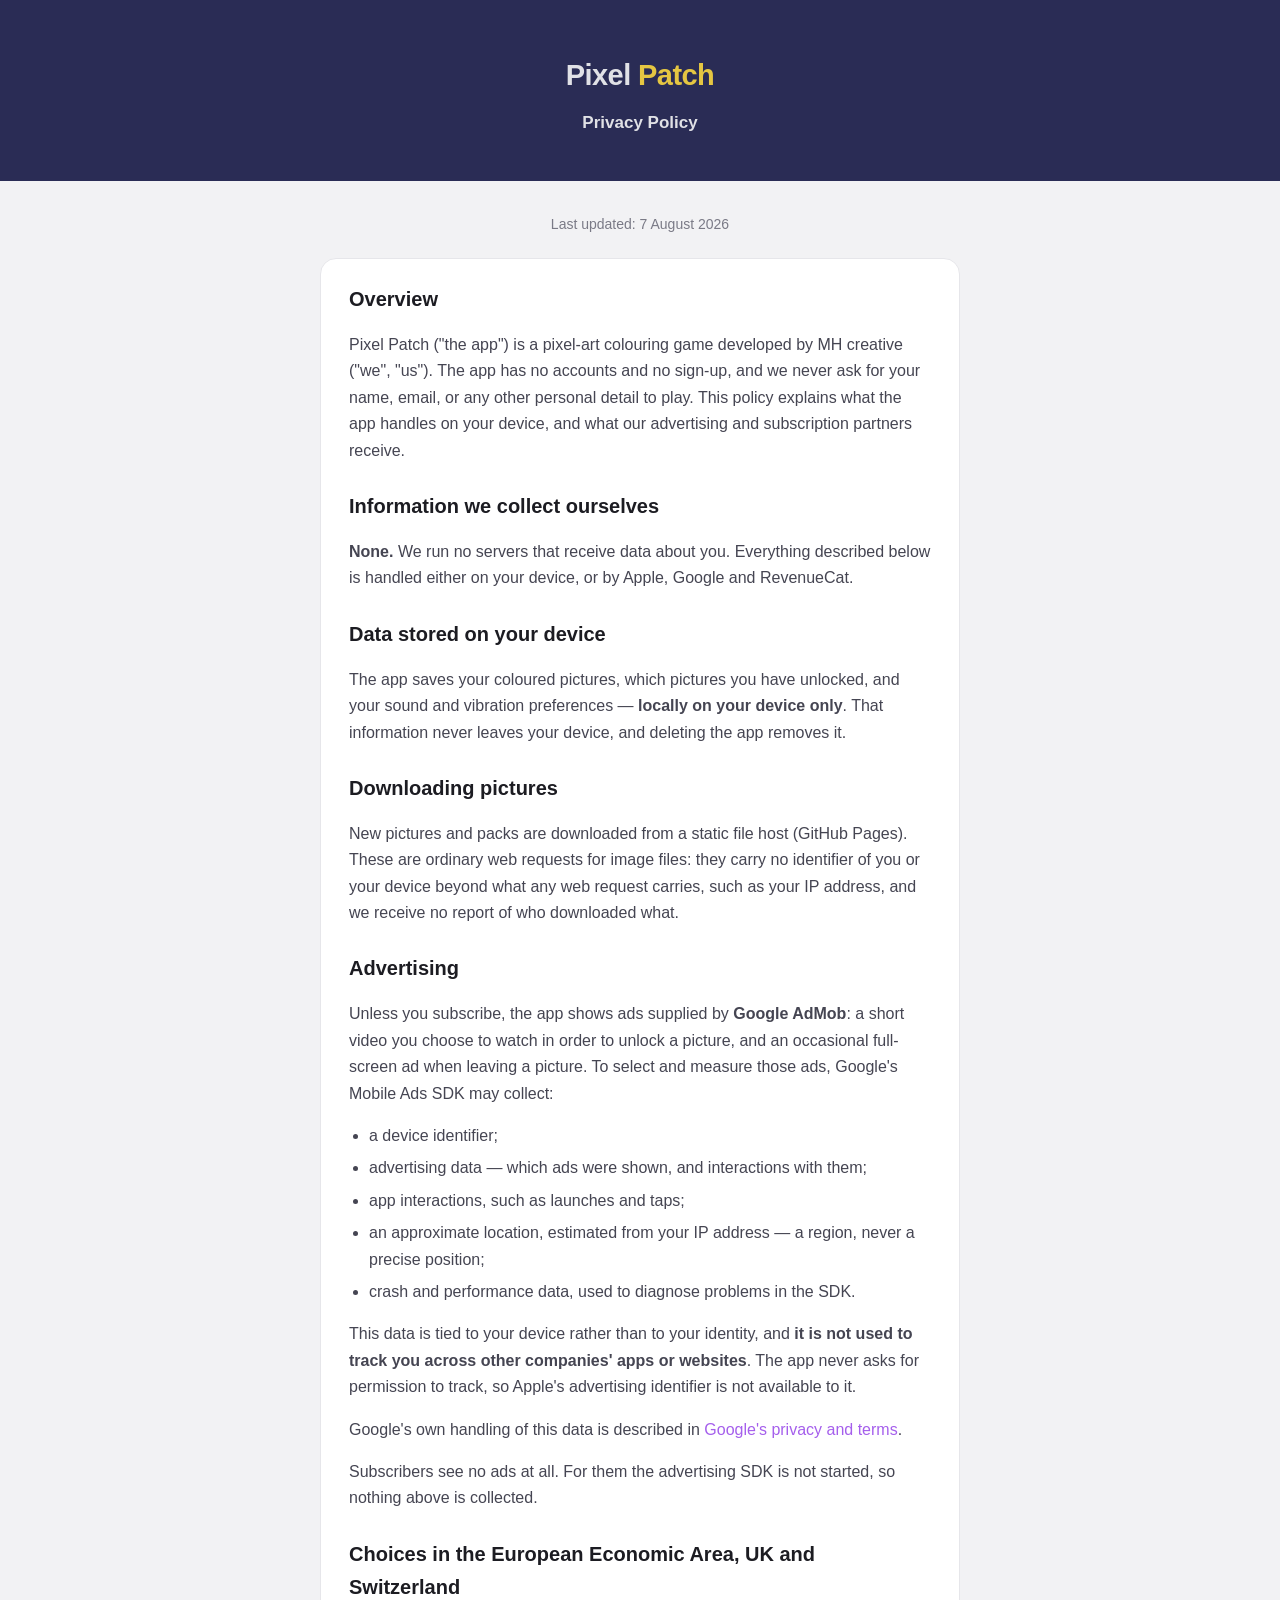
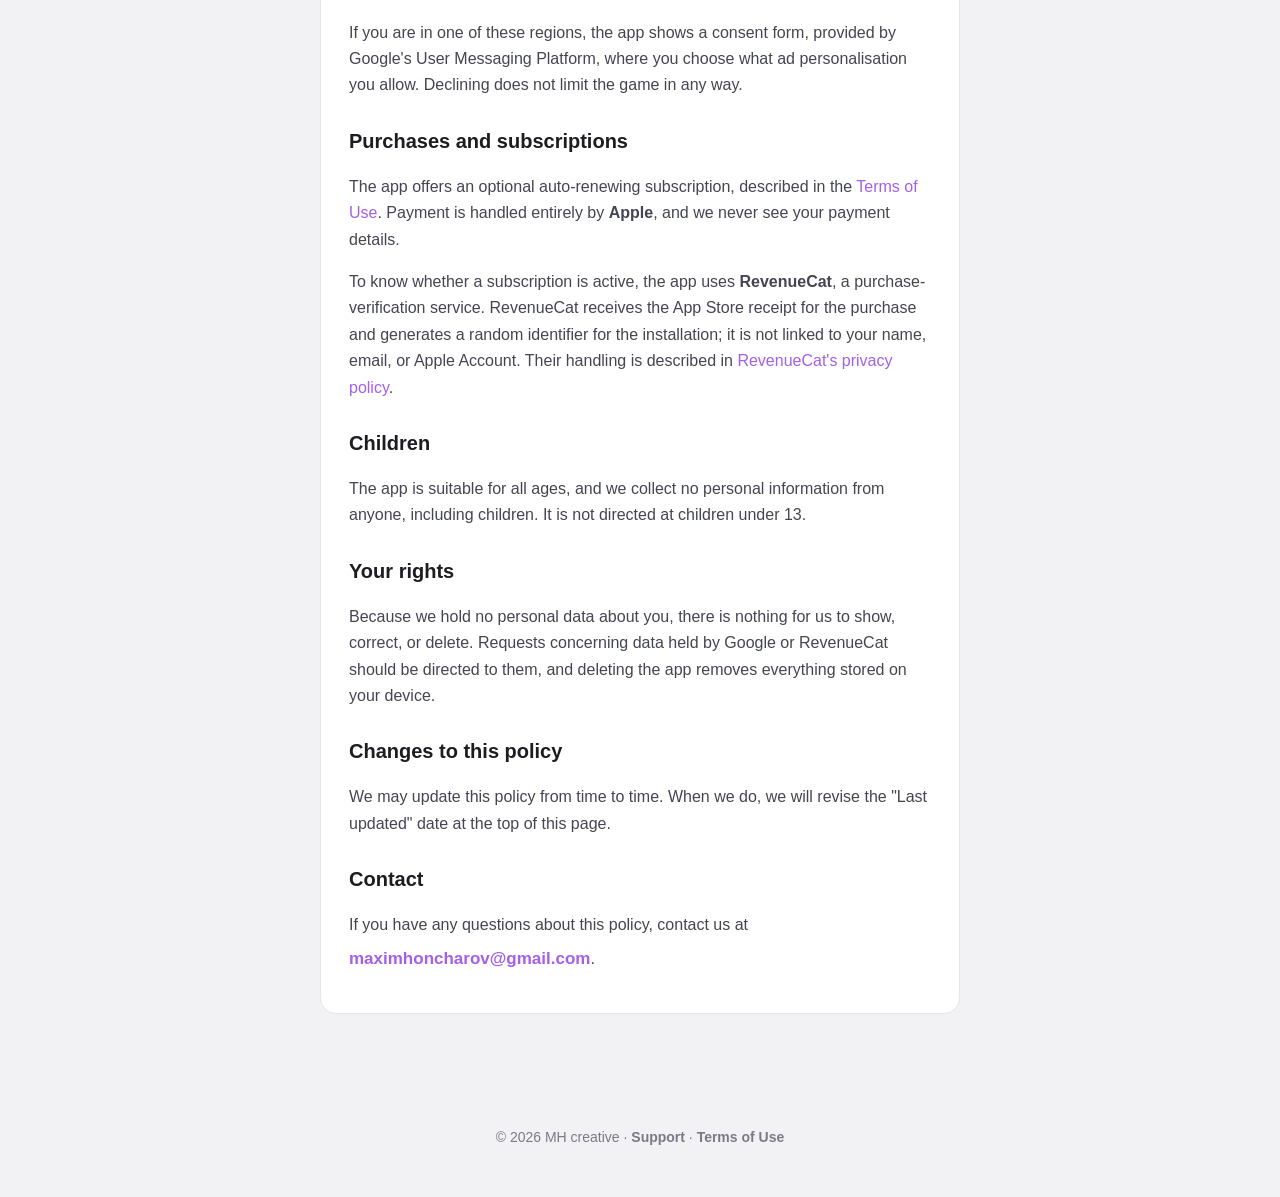
==== privacy.html @ f0e047de "Сторінки підтримки, приватності та умов" ====
<!DOCTYPE html>
<html lang="en">
<head>
<meta charset="UTF-8">
<meta name="viewport" content="width=device-width, initial-scale=1.0">
<meta name="color-scheme" content="only light">
<title>Pixel Patch — Privacy Policy</title>
<link rel="stylesheet" href="style.css">
</head>
<body>
  <header>
    <p class="logo">Pixel <em>Patch</em></p>
    <h1>Privacy Policy</h1>
  </header>
  <main>
    <p class="updated">Last updated: 7 August 2026</p>
    <div class="card">
      <h2>Overview</h2>
      <p>Pixel Patch ("the app") is a pixel-art colouring game developed by
      MH creative ("we", "us"). The app has no accounts and no sign-up, and we
      never ask for your name, email, or any other personal detail to play. This
      policy explains what the app handles on your device, and what our
      advertising and subscription partners receive.</p>

      <h2>Information we collect ourselves</h2>
      <p><strong>None.</strong> We run no servers that receive data about you.
      Everything described below is handled either on your device, or by Apple,
      Google and RevenueCat.</p>

      <h2>Data stored on your device</h2>
      <p>The app saves your coloured pictures, which pictures you have unlocked,
      and your sound and vibration preferences — <strong>locally on your device
      only</strong>. That information never leaves your device, and deleting the
      app removes it.</p>

      <h2>Downloading pictures</h2>
      <p>New pictures and packs are downloaded from a static file host
      (GitHub Pages). These are ordinary web requests for image files: they carry
      no identifier of you or your device beyond what any web request carries,
      such as your IP address, and we receive no report of who downloaded what.</p>

      <h2>Advertising</h2>
      <p>Unless you subscribe, the app shows ads supplied by
      <strong>Google AdMob</strong>: a short video you choose to watch in order to
      unlock a picture, and an occasional full-screen ad when leaving a picture.
      To select and measure those ads, Google's Mobile Ads SDK may collect:</p>
      <ul>
        <li>a device identifier;</li>
        <li>advertising data — which ads were shown, and interactions with them;</li>
        <li>app interactions, such as launches and taps;</li>
        <li>an approximate location, estimated from your IP address — a region,
        never a precise position;</li>
        <li>crash and performance data, used to diagnose problems in the SDK.</li>
      </ul>
      <p>This data is tied to your device rather than to your identity, and
      <strong>it is not used to track you across other companies' apps or
      websites</strong>. The app never asks for permission to track, so Apple's
      advertising identifier is not available to it.</p>
      <p>Google's own handling of this data is described in
      <a href="https://policies.google.com/technologies/partner-sites">Google's
      privacy and terms</a>.</p>
      <p>Subscribers see no ads at all. For them the advertising SDK is not
      started, so nothing above is collected.</p>

      <h2>Choices in the European Economic Area, UK and Switzerland</h2>
      <p>If you are in one of these regions, the app shows a consent form,
      provided by Google's User Messaging Platform, where you choose what ad
      personalisation you allow. Declining does not limit the game in any way.</p>

      <h2>Purchases and subscriptions</h2>
      <p>The app offers an optional auto-renewing subscription, described in the
      <a href="terms.html">Terms of Use</a>. Payment is handled entirely by
      <strong>Apple</strong>, and we never see your payment details.</p>
      <p>To know whether a subscription is active, the app uses
      <strong>RevenueCat</strong>, a purchase-verification service. RevenueCat
      receives the App Store receipt for the purchase and generates a random
      identifier for the installation; it is not linked to your name, email, or
      Apple Account. Their handling is described in
      <a href="https://www.revenuecat.com/privacy">RevenueCat's privacy
      policy</a>.</p>

      <h2>Children</h2>
      <p>The app is suitable for all ages, and we collect no personal information
      from anyone, including children. It is not directed at children under 13.</p>

      <h2>Your rights</h2>
      <p>Because we hold no personal data about you, there is nothing for us to
      show, correct, or delete. Requests concerning data held by Google or
      RevenueCat should be directed to them, and deleting the app removes
      everything stored on your device.</p>

      <h2>Changes to this policy</h2>
      <p>We may update this policy from time to time. When we do, we will revise
      the "Last updated" date at the top of this page.</p>

      <h2>Contact</h2>
      <p>If you have any questions about this policy, contact us at
      <a class="email" href="mailto:maximhoncharov@gmail.com">maximhoncharov@gmail.com</a>.</p>
    </div>
  </main>
  <footer>
    &copy; 2026 MH creative ·
    <a href="index.html">Support</a> ·
    <a href="terms.html">Terms of Use</a>
  </footer>
</body>
</html>
---- style.css ----
:root{
  --navy:#2a2c55; --gold:#ffdc40; --accent:#a55fec;
  --ink:#1c1c22; --body:#454552; --muted:#7a7a86;
  --card:#ffffff; --bg:#f2f2f4; --line:#e6e6ea;
}
*{box-sizing:border-box}
body{
  margin:0; font-family:-apple-system,BlinkMacSystemFont,"Segoe UI",Roboto,Helvetica,Arial,sans-serif;
  color:var(--ink); background:var(--bg); line-height:1.65;
}
a{color:var(--accent); text-decoration:none}
a:hover{text-decoration:underline}
header{
  background:var(--navy); text-align:center; padding:52px 24px 44px;
}
header .logo{
  font-size:29px; font-weight:800; letter-spacing:-.02em; margin:0; color:#fafafa;
}
header .logo em{font-style:normal; color:var(--gold)}
header p, header h1{
  margin:9px 0 0; font-size:17px; font-weight:600; color:#fafafa; opacity:.88;
}
main{max-width:680px; margin:0 auto; padding:32px 20px 64px}
.card{
  background:var(--card); border:1px solid var(--line); border-radius:16px;
  padding:24px 28px; margin:0 0 20px;
}
.updated{color:var(--muted); font-size:14px; margin:0 0 22px; text-align:center}
h2{font-size:20px; margin:26px 0 8px; color:var(--ink)}
h2:first-child{margin-top:0}
h3{font-size:16px; margin:22px 0 4px}
p,li{font-size:16px; color:var(--body)}
ul{padding-left:20px; margin:8px 0}
li{margin:6px 0}
.email{display:inline-block; margin-top:6px; font-weight:600; font-size:17px}
.plans{list-style:none; padding:0; margin:10px 0 0}
.plans li{
  display:flex; justify-content:space-between; gap:16px;
  padding:10px 0; border-bottom:1px solid var(--line);
}
.plans li:last-child{border-bottom:0}
.plans b{font-weight:600; color:var(--ink)}
footer{text-align:center; padding:28px 20px 48px; color:var(--muted); font-size:14px}
footer a{color:var(--muted); font-weight:600}
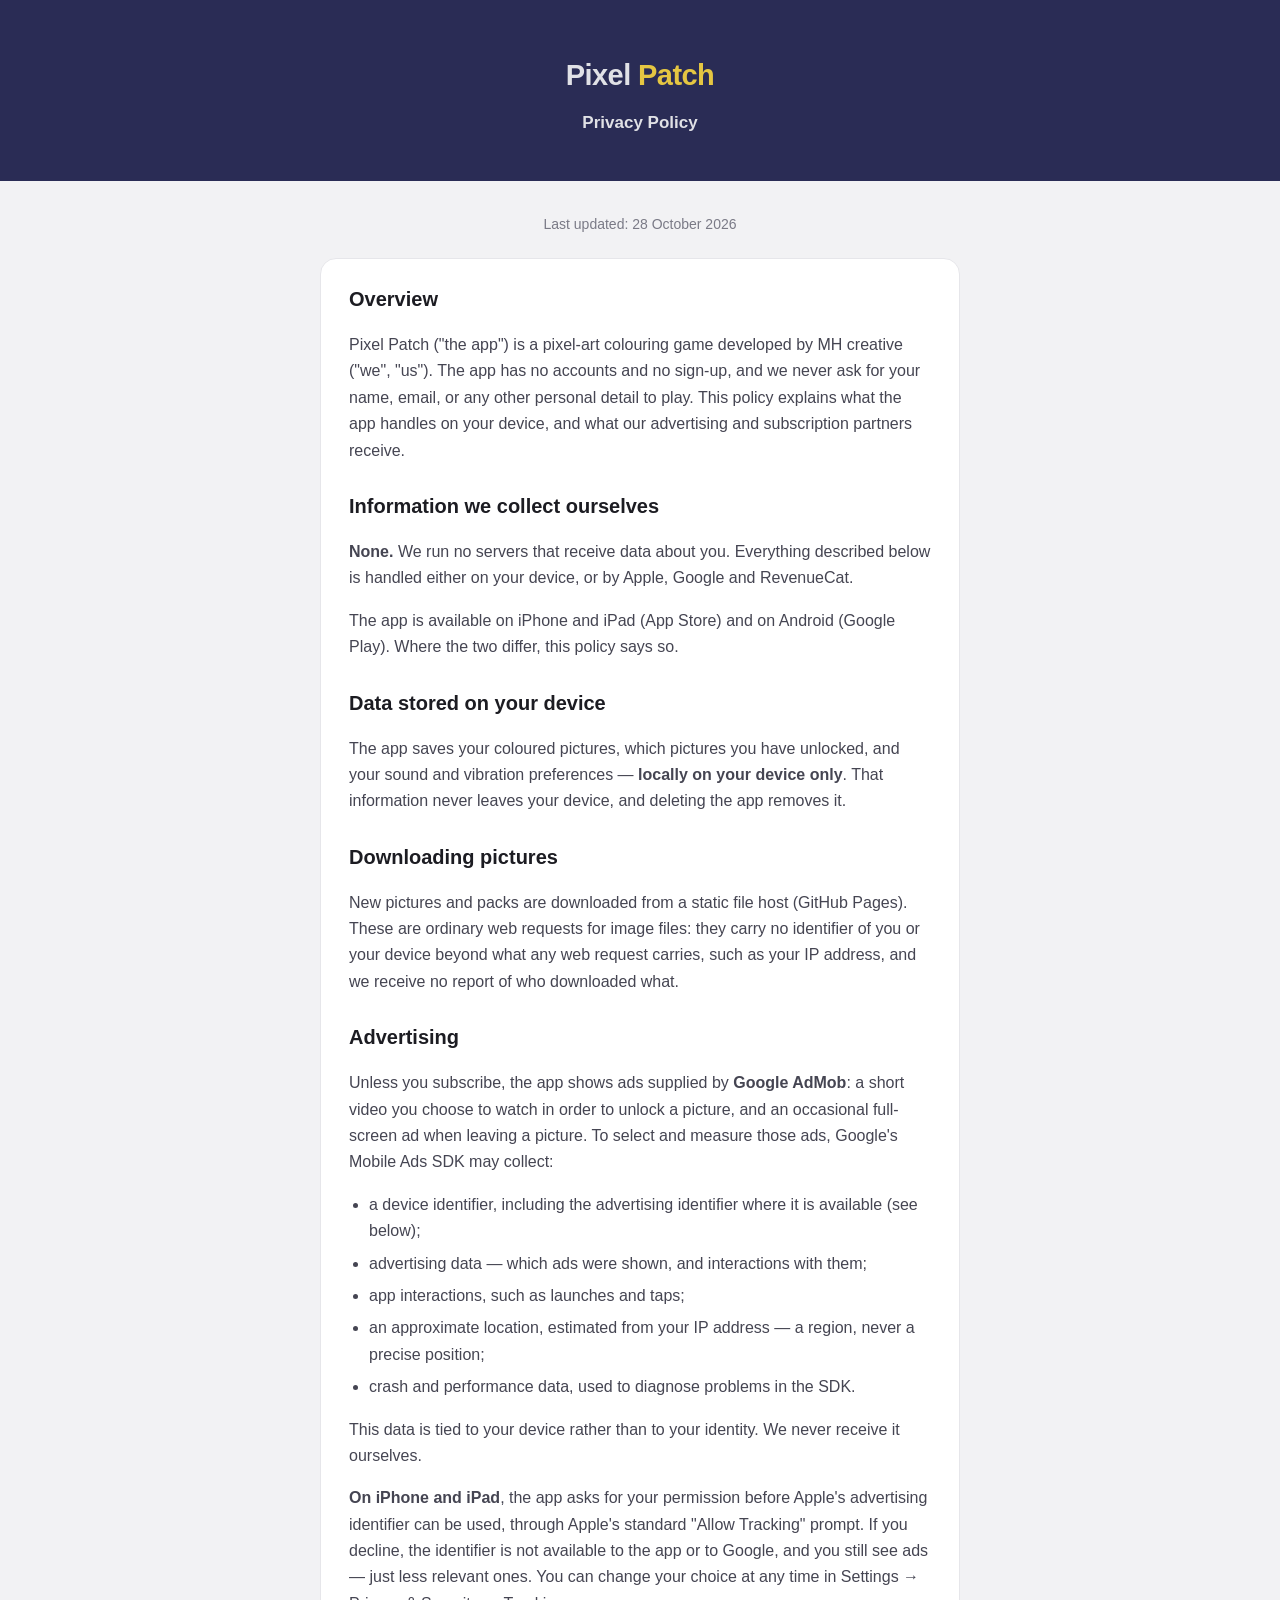
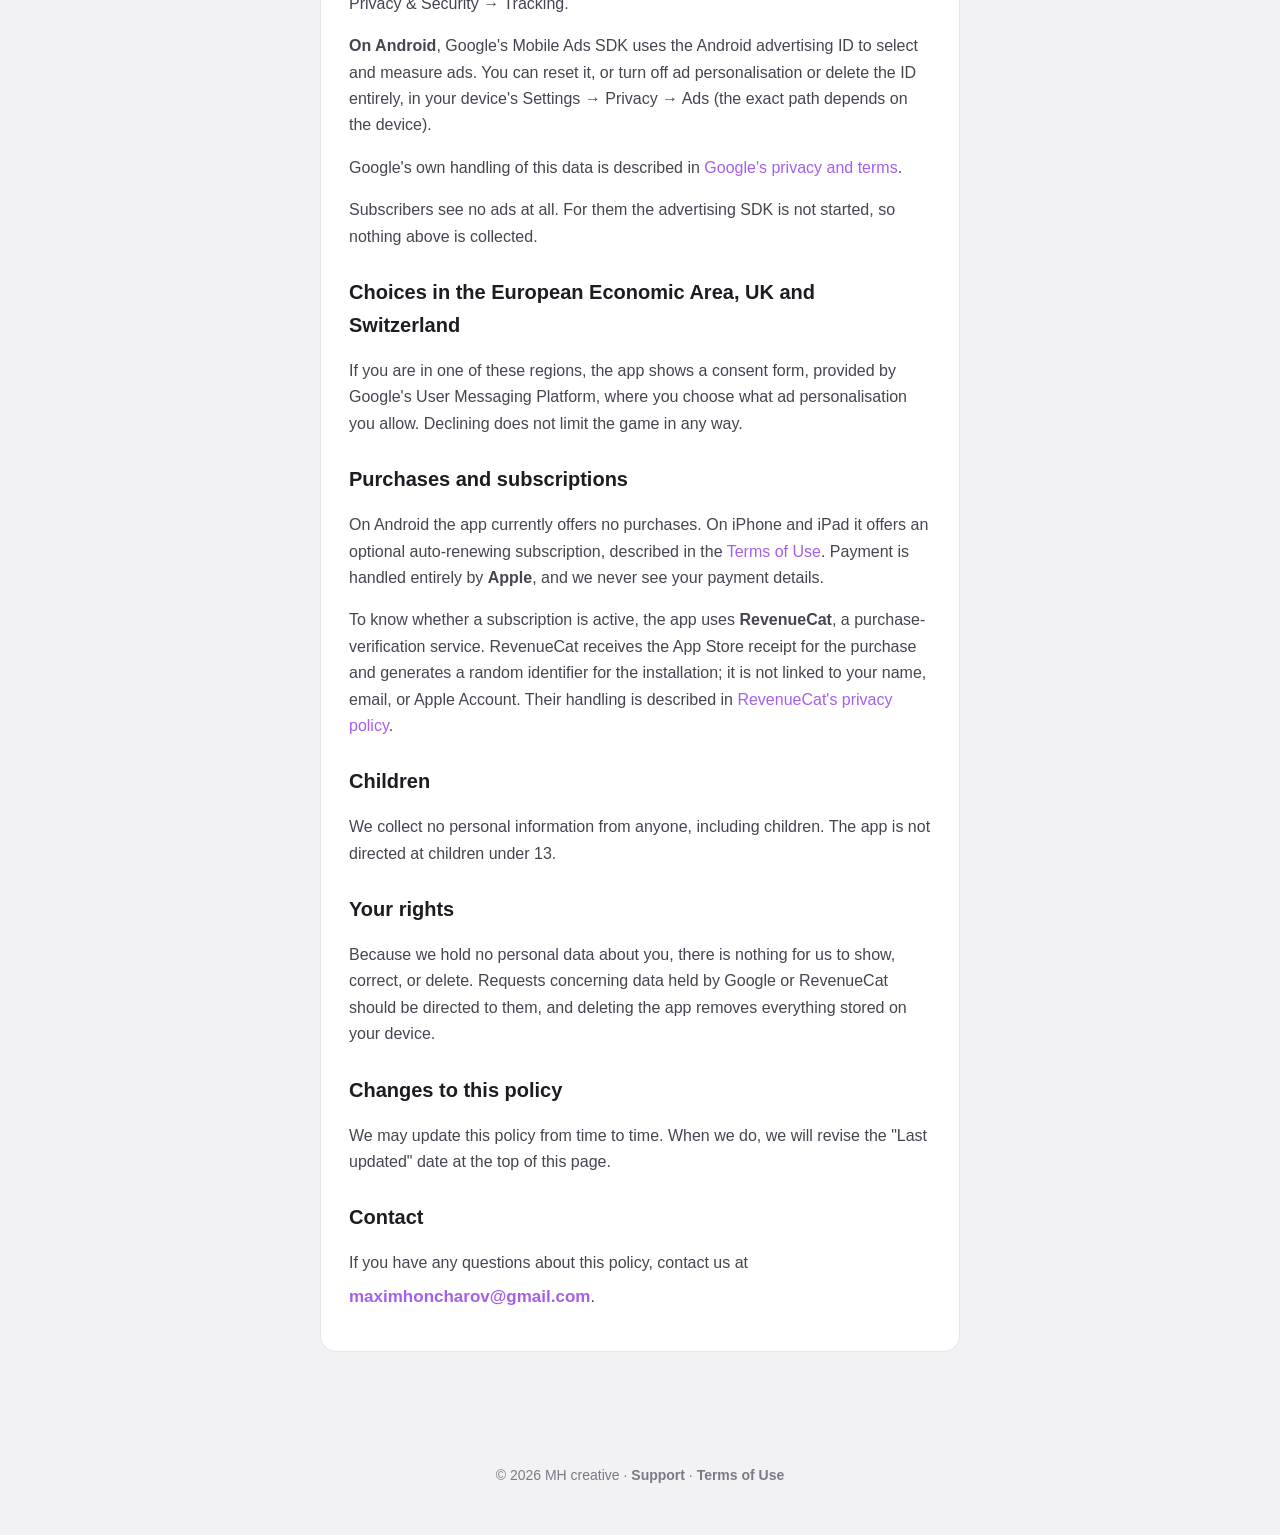
==== commit 24436462: "Політика: ATT на iOS, Android і рекламний ID Co-Authored-By: Claude Opus 5.5 <noreply@anthropic.com>" ====
--- a/privacy.html
+++ b/privacy.html
@@ -13,7 +13,7 @@
     <h1>Privacy Policy</h1>
   </header>
   <main>
-    <p class="updated">Last updated: 7 August 2026</p>
+    <p class="updated">Last updated: 28 October 2026</p>
     <div class="card">
       <h2>Overview</h2>
       <p>Pixel Patch ("the app") is a pixel-art colouring game developed by
@@ -26,6 +26,8 @@
       <p><strong>None.</strong> We run no servers that receive data about you.
       Everything described below is handled either on your device, or by Apple,
       Google and RevenueCat.</p>
+      <p>The app is available on iPhone and iPad (App Store) and on Android
+      (Google Play). Where the two differ, this policy says so.</p>
 
       <h2>Data stored on your device</h2>
       <p>The app saves your coloured pictures, which pictures you have unlocked,
@@ -45,17 +47,26 @@
       unlock a picture, and an occasional full-screen ad when leaving a picture.
       To select and measure those ads, Google's Mobile Ads SDK may collect:</p>
       <ul>
-        <li>a device identifier;</li>
+        <li>a device identifier, including the advertising identifier where it
+        is available (see below);</li>
         <li>advertising data — which ads were shown, and interactions with them;</li>
         <li>app interactions, such as launches and taps;</li>
         <li>an approximate location, estimated from your IP address — a region,
         never a precise position;</li>
         <li>crash and performance data, used to diagnose problems in the SDK.</li>
       </ul>
-      <p>This data is tied to your device rather than to your identity, and
-      <strong>it is not used to track you across other companies' apps or
-      websites</strong>. The app never asks for permission to track, so Apple's
-      advertising identifier is not available to it.</p>
+      <p>This data is tied to your device rather than to your identity. We never
+      receive it ourselves.</p>
+      <p><strong>On iPhone and iPad</strong>, the app asks for your permission
+      before Apple's advertising identifier can be used, through Apple's
+      standard "Allow Tracking" prompt. If you decline, the identifier is not
+      available to the app or to Google, and you still see ads — just less
+      relevant ones. You can change your choice at any time in Settings →
+      Privacy &amp; Security → Tracking.</p>
+      <p><strong>On Android</strong>, Google's Mobile Ads SDK uses the Android
+      advertising ID to select and measure ads. You can reset it, or turn off
+      ad personalisation or delete the ID entirely, in your device's Settings →
+      Privacy → Ads (the exact path depends on the device).</p>
       <p>Google's own handling of this data is described in
       <a href="https://policies.google.com/technologies/partner-sites">Google's
       privacy and terms</a>.</p>
@@ -68,7 +79,8 @@
       personalisation you allow. Declining does not limit the game in any way.</p>
 
       <h2>Purchases and subscriptions</h2>
-      <p>The app offers an optional auto-renewing subscription, described in the
+      <p>On Android the app currently offers no purchases. On iPhone and iPad
+      it offers an optional auto-renewing subscription, described in the
       <a href="terms.html">Terms of Use</a>. Payment is handled entirely by
       <strong>Apple</strong>, and we never see your payment details.</p>
       <p>To know whether a subscription is active, the app uses
@@ -80,8 +92,8 @@
       policy</a>.</p>
 
       <h2>Children</h2>
-      <p>The app is suitable for all ages, and we collect no personal information
-      from anyone, including children. It is not directed at children under 13.</p>
+      <p>We collect no personal information from anyone, including children. The
+      app is not directed at children under 13.</p>
 
       <h2>Your rights</h2>
       <p>Because we hold no personal data about you, there is nothing for us to
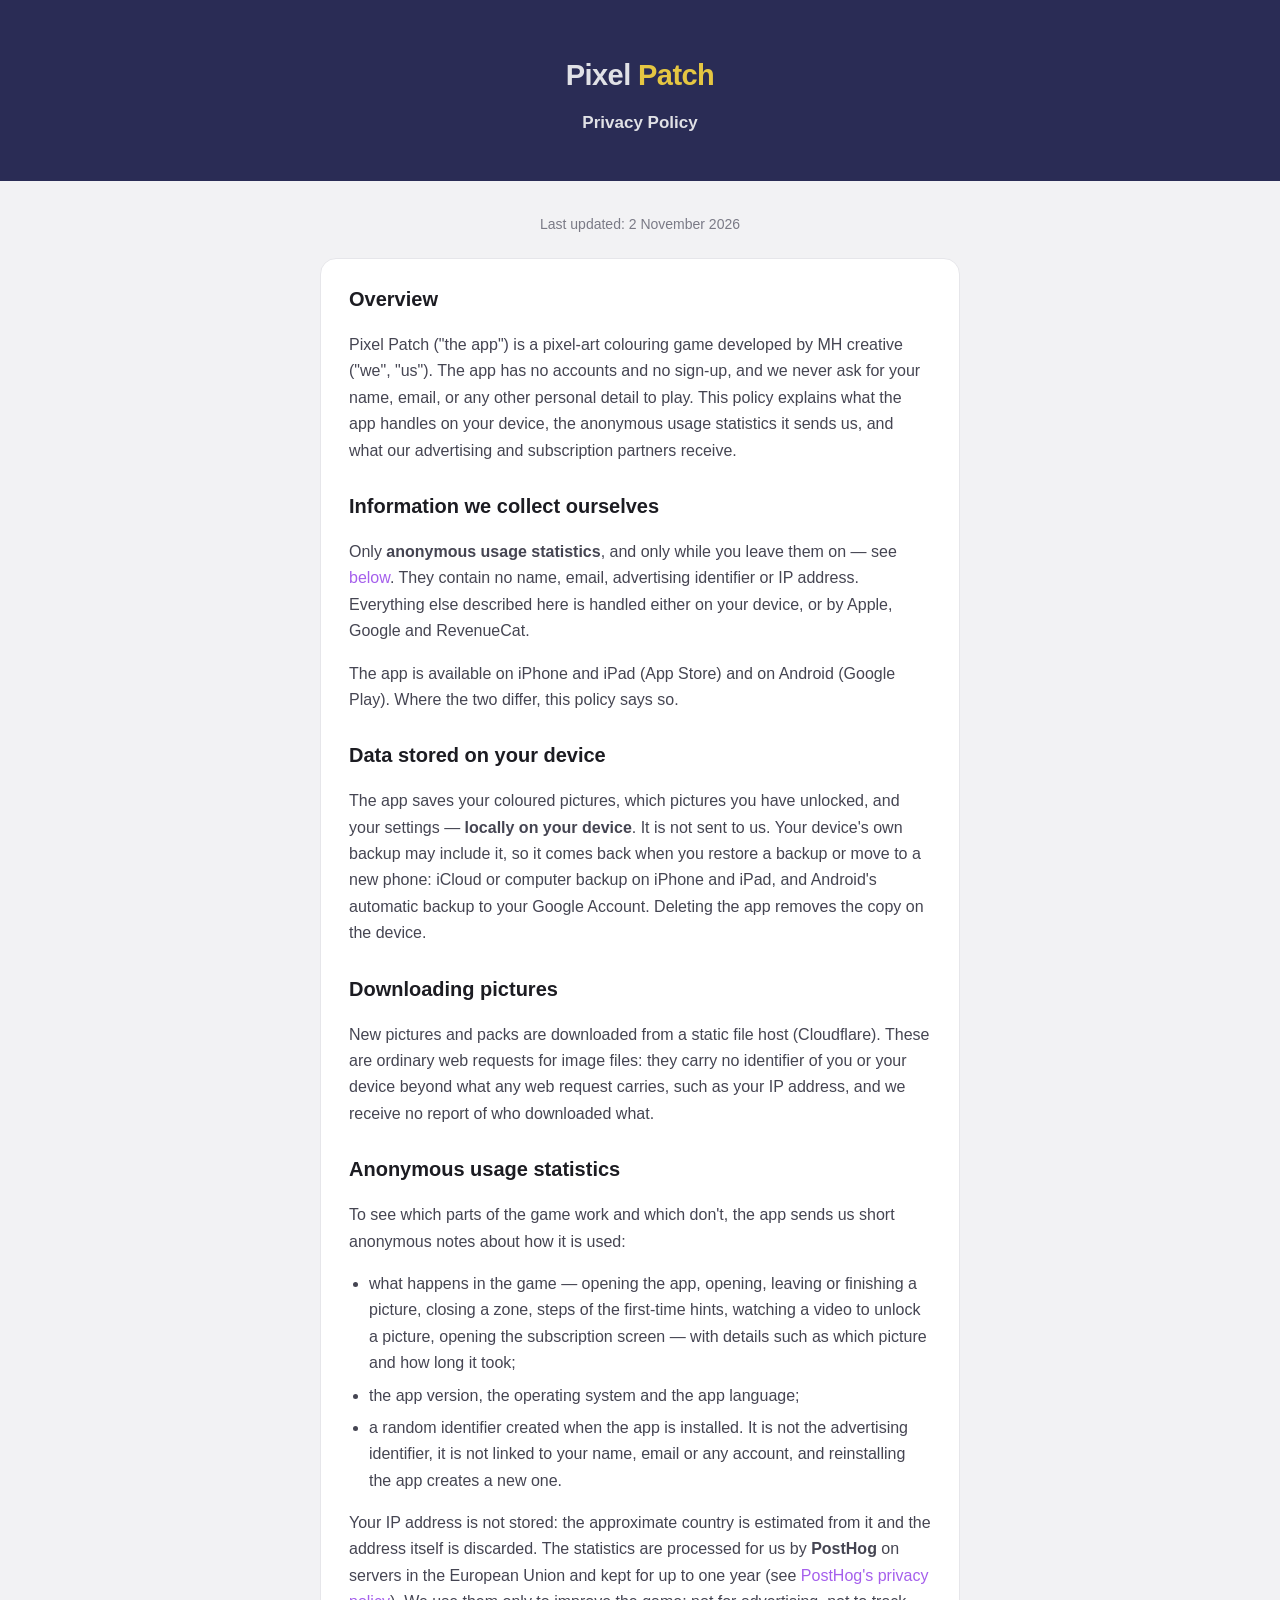
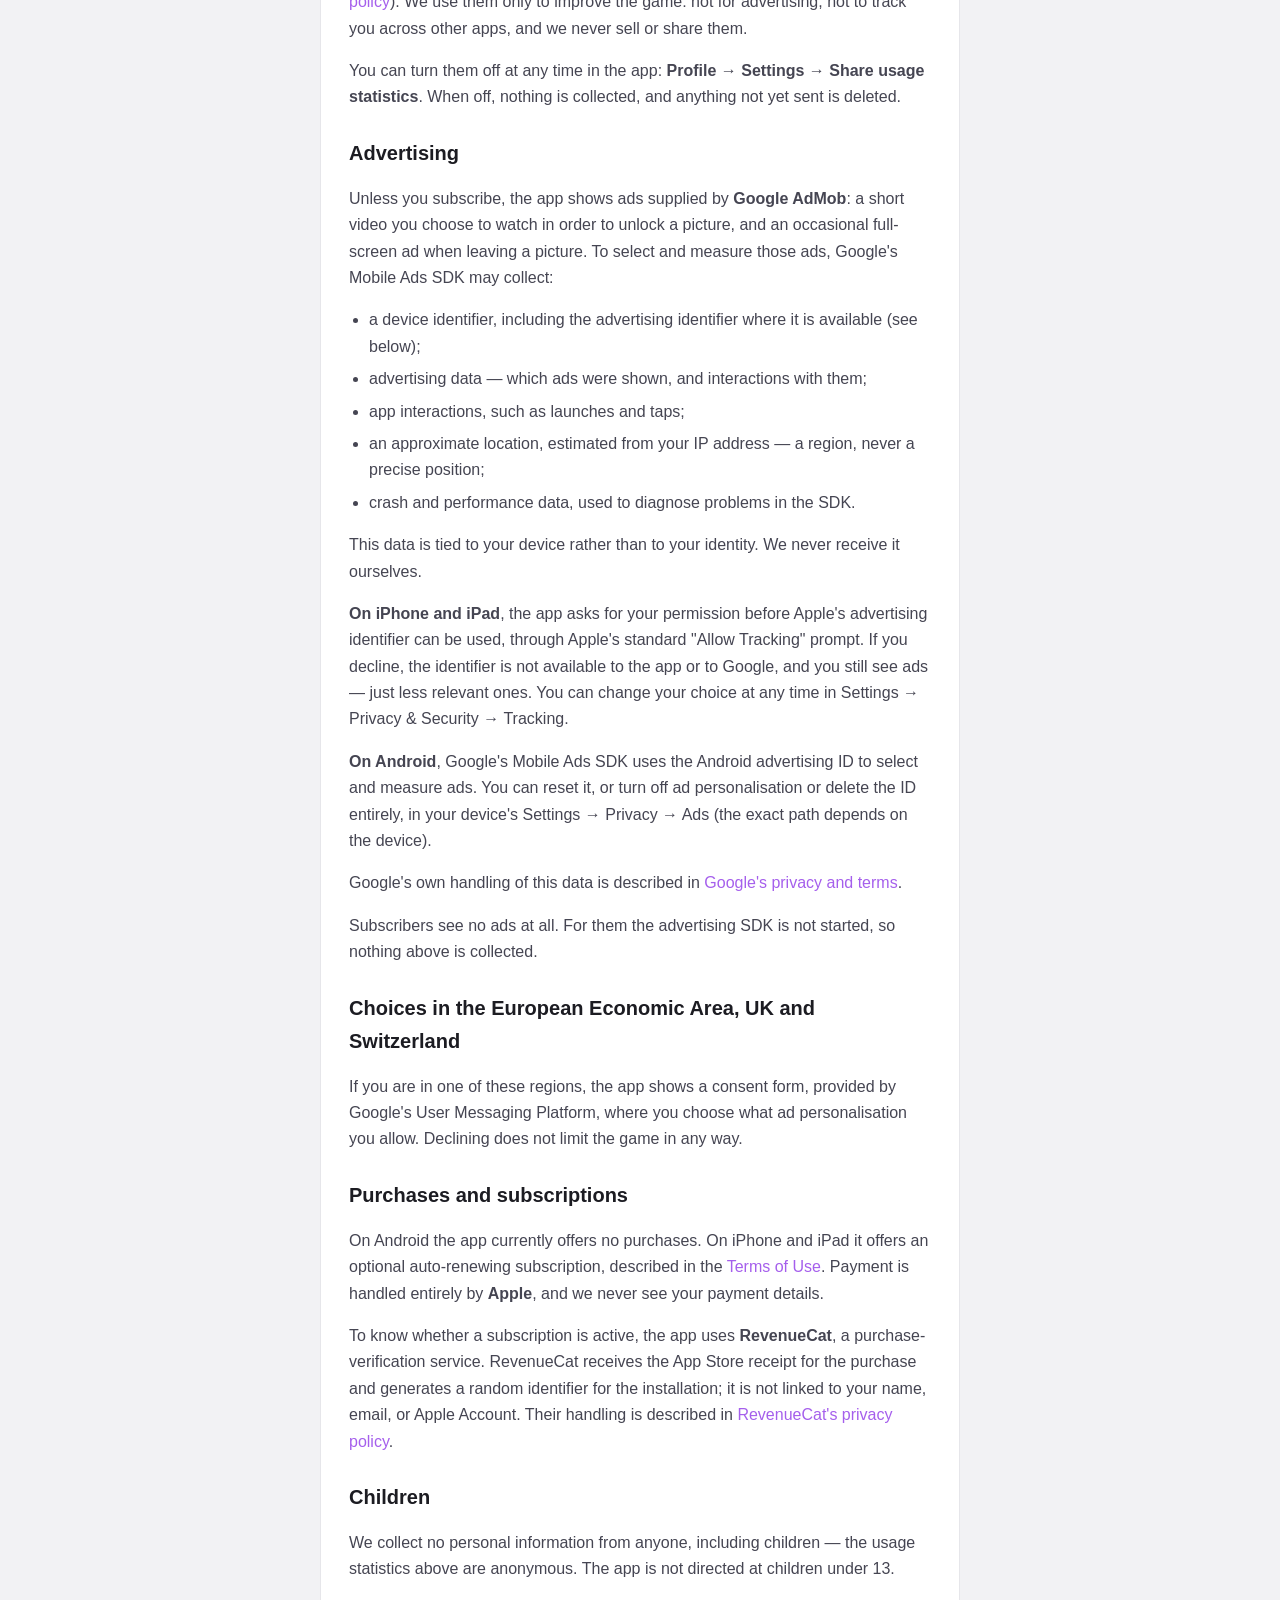
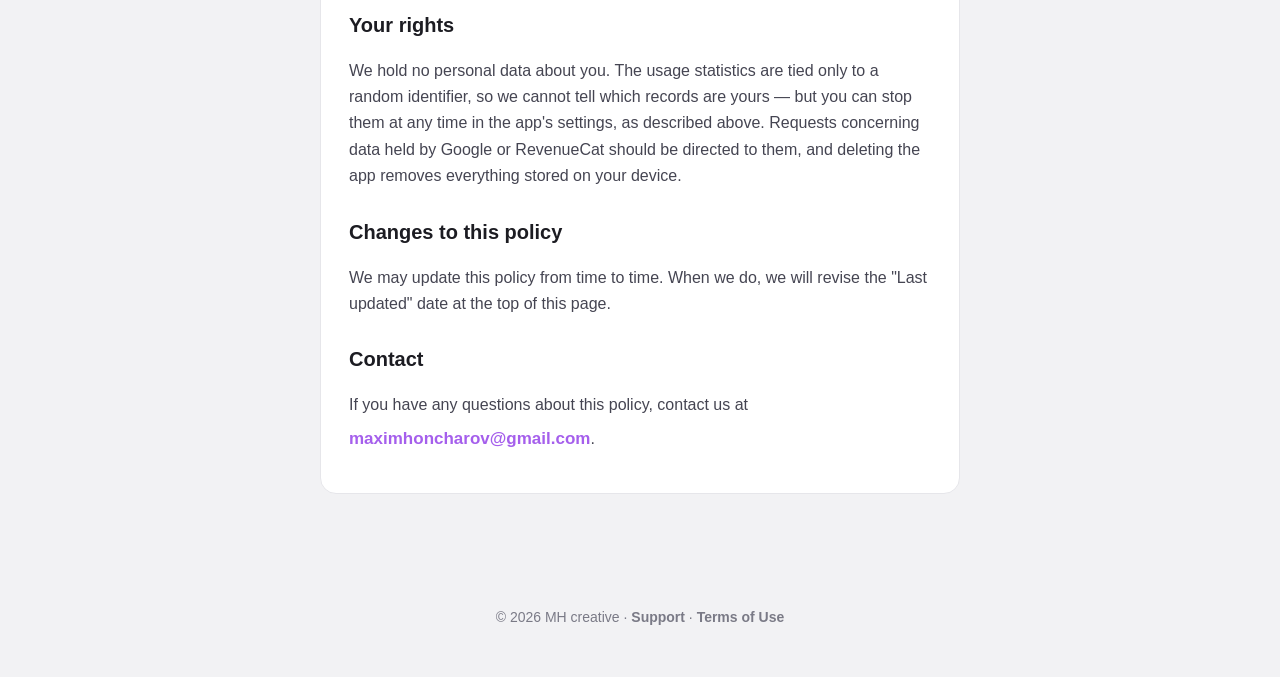
==== commit 762a9ad8: "Політика: анонімна статистика (PostHog), Cloudflare замість GitHub Pages, резервні копії Co-Authored" ====
--- a/privacy.html
+++ b/privacy.html
@@ -13,33 +13,61 @@
     <h1>Privacy Policy</h1>
   </header>
   <main>
-    <p class="updated">Last updated: 28 October 2026</p>
+    <p class="updated">Last updated: 2 November 2026</p>
     <div class="card">
       <h2>Overview</h2>
       <p>Pixel Patch ("the app") is a pixel-art colouring game developed by
       MH creative ("we", "us"). The app has no accounts and no sign-up, and we
       never ask for your name, email, or any other personal detail to play. This
-      policy explains what the app handles on your device, and what our
-      advertising and subscription partners receive.</p>
+      policy explains what the app handles on your device, the anonymous usage
+      statistics it sends us, and what our advertising and subscription partners
+      receive.</p>
 
       <h2>Information we collect ourselves</h2>
-      <p><strong>None.</strong> We run no servers that receive data about you.
-      Everything described below is handled either on your device, or by Apple,
-      Google and RevenueCat.</p>
+      <p>Only <strong>anonymous usage statistics</strong>, and only while you
+      leave them on — see <a href="#statistics">below</a>. They contain no name,
+      email, advertising identifier or IP address. Everything else described here
+      is handled either on your device, or by Apple, Google and RevenueCat.</p>
       <p>The app is available on iPhone and iPad (App Store) and on Android
       (Google Play). Where the two differ, this policy says so.</p>
 
       <h2>Data stored on your device</h2>
       <p>The app saves your coloured pictures, which pictures you have unlocked,
-      and your sound and vibration preferences — <strong>locally on your device
-      only</strong>. That information never leaves your device, and deleting the
-      app removes it.</p>
+      and your settings — <strong>locally on your device</strong>. It is not sent
+      to us. Your device's own backup may include it, so it comes back when you
+      restore a backup or move to a new phone: iCloud or computer backup on
+      iPhone and iPad, and Android's automatic backup to your Google Account.
+      Deleting the app removes the copy on the device.</p>
 
       <h2>Downloading pictures</h2>
       <p>New pictures and packs are downloaded from a static file host
-      (GitHub Pages). These are ordinary web requests for image files: they carry
+      (Cloudflare). These are ordinary web requests for image files: they carry
       no identifier of you or your device beyond what any web request carries,
       such as your IP address, and we receive no report of who downloaded what.</p>
+
+      <h2 id="statistics">Anonymous usage statistics</h2>
+      <p>To see which parts of the game work and which don't, the app sends us
+      short anonymous notes about how it is used:</p>
+      <ul>
+        <li>what happens in the game — opening the app, opening, leaving or
+        finishing a picture, closing a zone, steps of the first-time hints,
+        watching a video to unlock a picture, opening the subscription screen —
+        with details such as which picture and how long it took;</li>
+        <li>the app version, the operating system and the app language;</li>
+        <li>a random identifier created when the app is installed. It is not the
+        advertising identifier, it is not linked to your name, email or any
+        account, and reinstalling the app creates a new one.</li>
+      </ul>
+      <p>Your IP address is not stored: the approximate country is estimated
+      from it and the address itself is discarded. The statistics are processed
+      for us by <strong>PostHog</strong> on servers in the European Union and
+      kept for up to one year (see
+      <a href="https://posthog.com/privacy">PostHog's privacy policy</a>). We
+      use them only to improve the game: not for advertising, not to track you
+      across other apps, and we never sell or share them.</p>
+      <p>You can turn them off at any time in the app: <strong>Profile →
+      Settings → Share usage statistics</strong>. When off, nothing is collected,
+      and anything not yet sent is deleted.</p>
 
       <h2>Advertising</h2>
       <p>Unless you subscribe, the app shows ads supplied by
@@ -92,14 +120,16 @@
       policy</a>.</p>
 
       <h2>Children</h2>
-      <p>We collect no personal information from anyone, including children. The
-      app is not directed at children under 13.</p>
+      <p>We collect no personal information from anyone, including children —
+      the usage statistics above are anonymous. The app is not directed at
+      children under 13.</p>
 
       <h2>Your rights</h2>
-      <p>Because we hold no personal data about you, there is nothing for us to
-      show, correct, or delete. Requests concerning data held by Google or
-      RevenueCat should be directed to them, and deleting the app removes
-      everything stored on your device.</p>
+      <p>We hold no personal data about you. The usage statistics are tied only
+      to a random identifier, so we cannot tell which records are yours — but
+      you can stop them at any time in the app's settings, as described above.
+      Requests concerning data held by Google or RevenueCat should be directed to
+      them, and deleting the app removes everything stored on your device.</p>
 
       <h2>Changes to this policy</h2>
       <p>We may update this policy from time to time. When we do, we will revise
